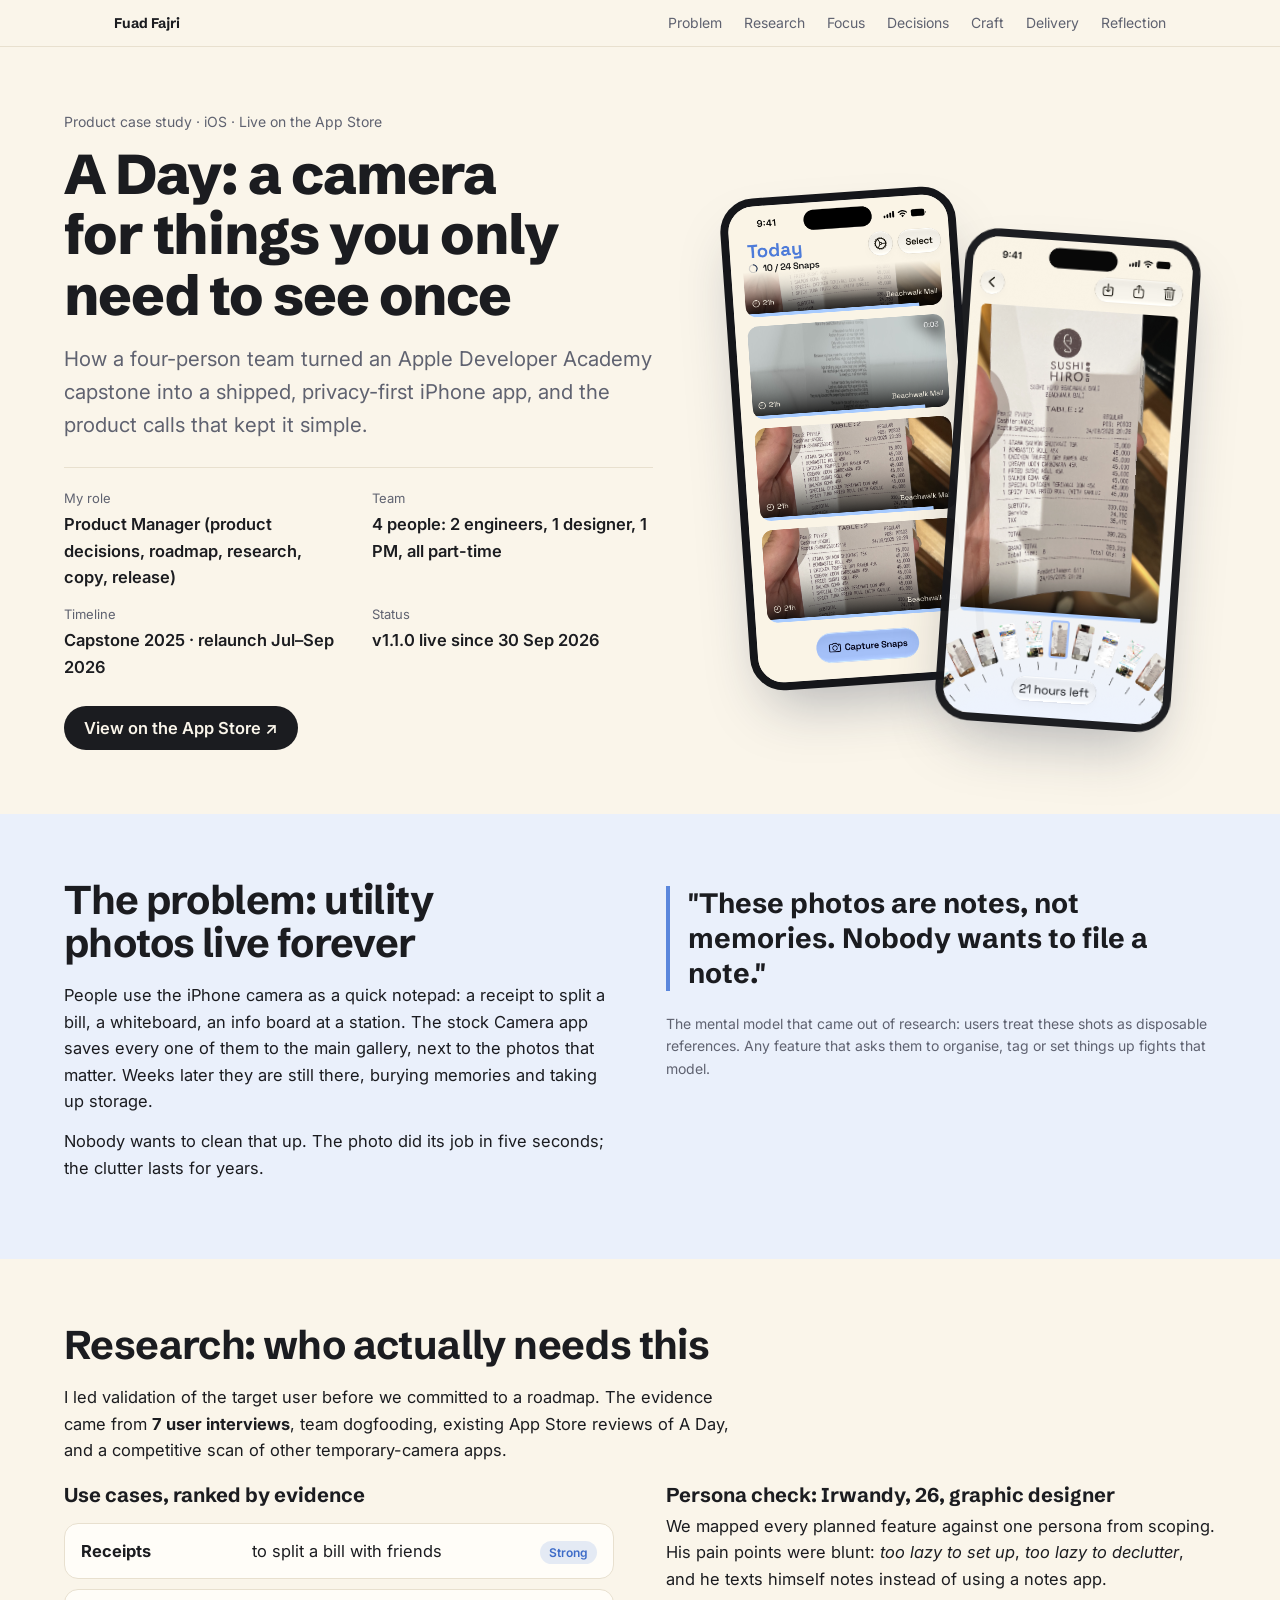
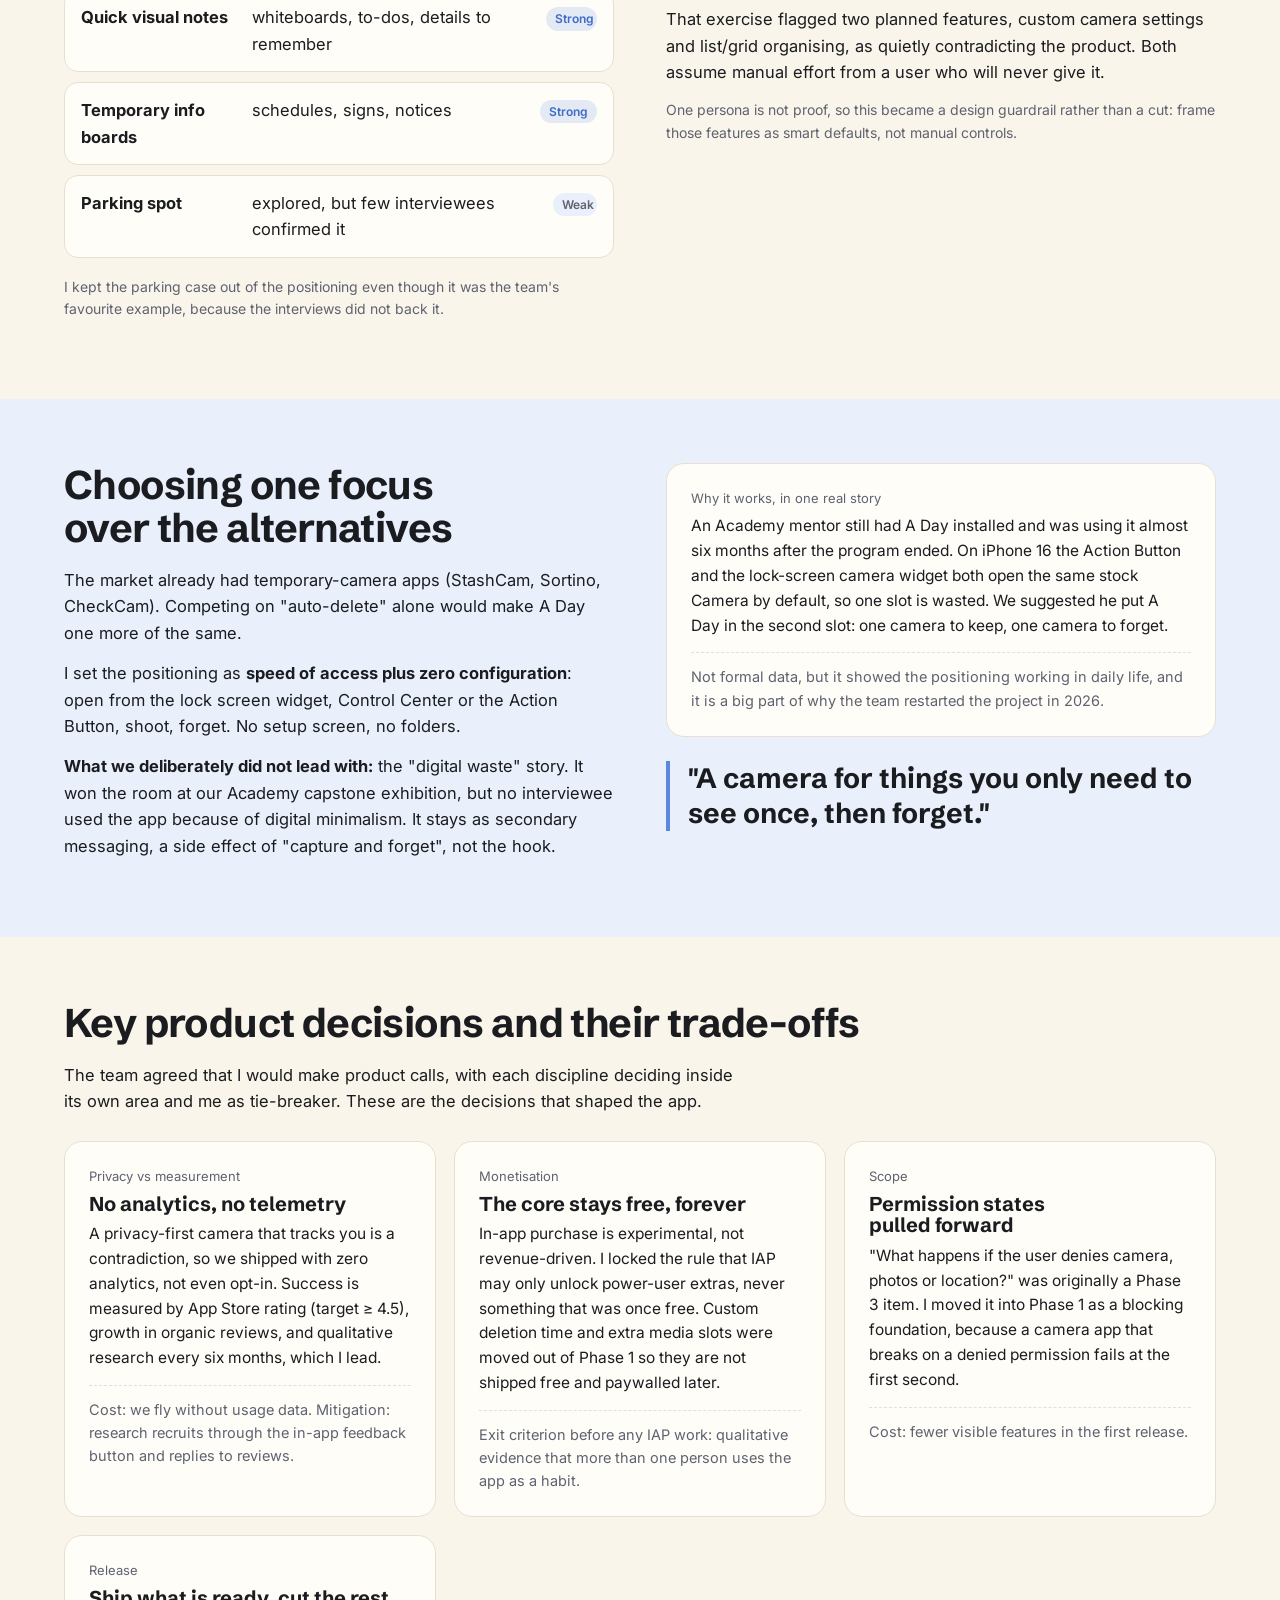
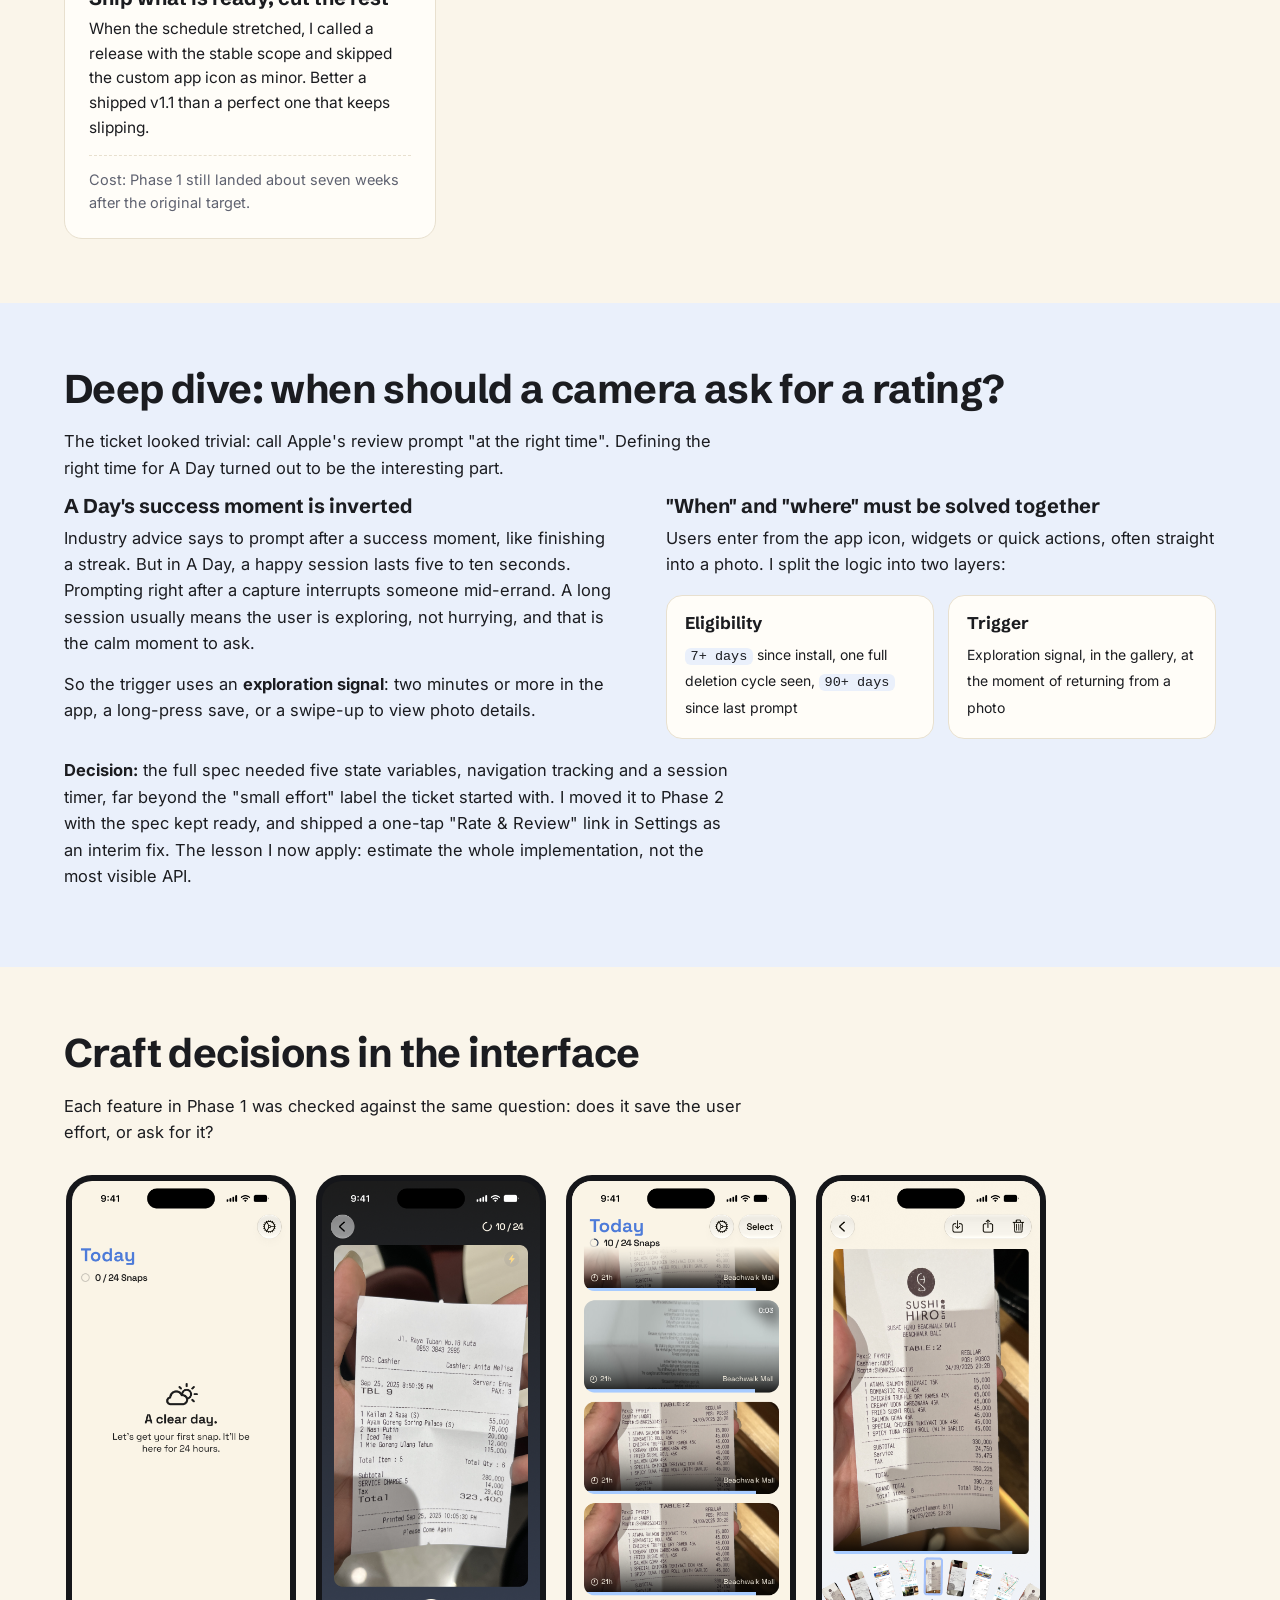
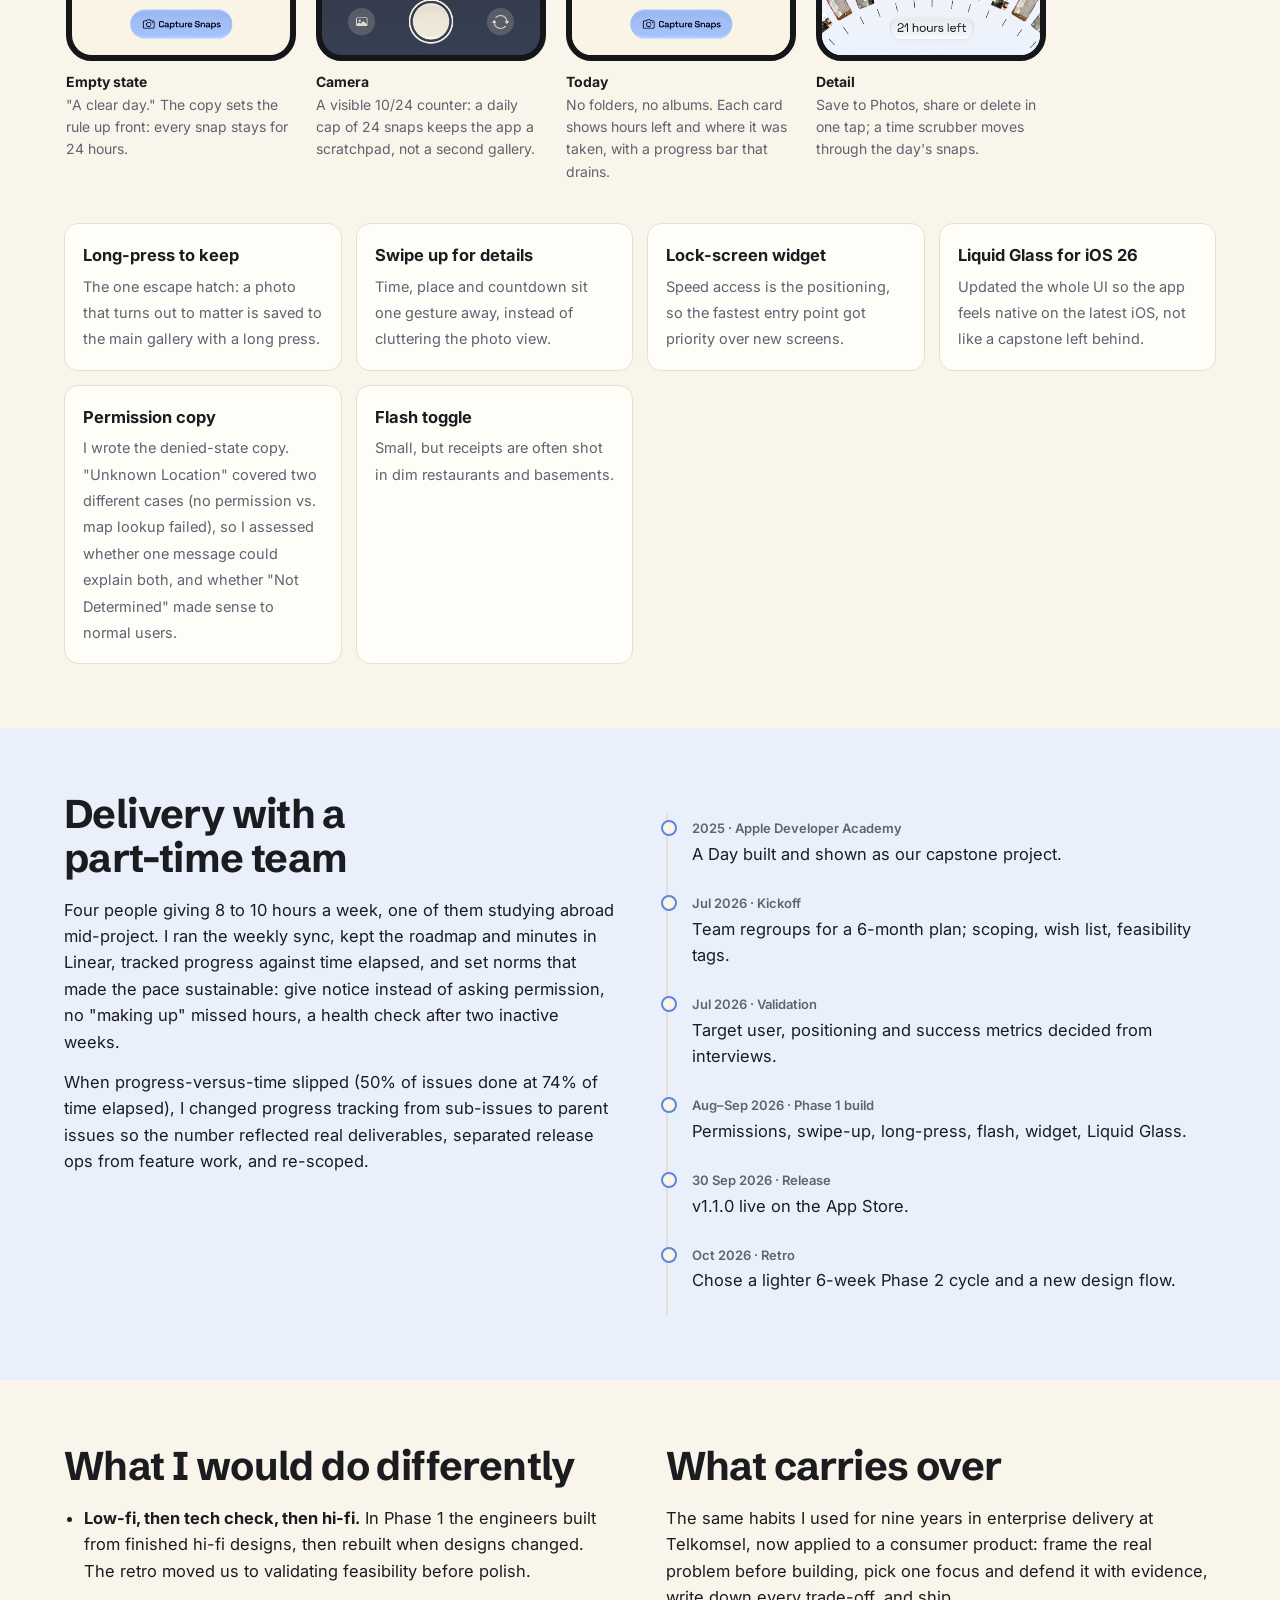
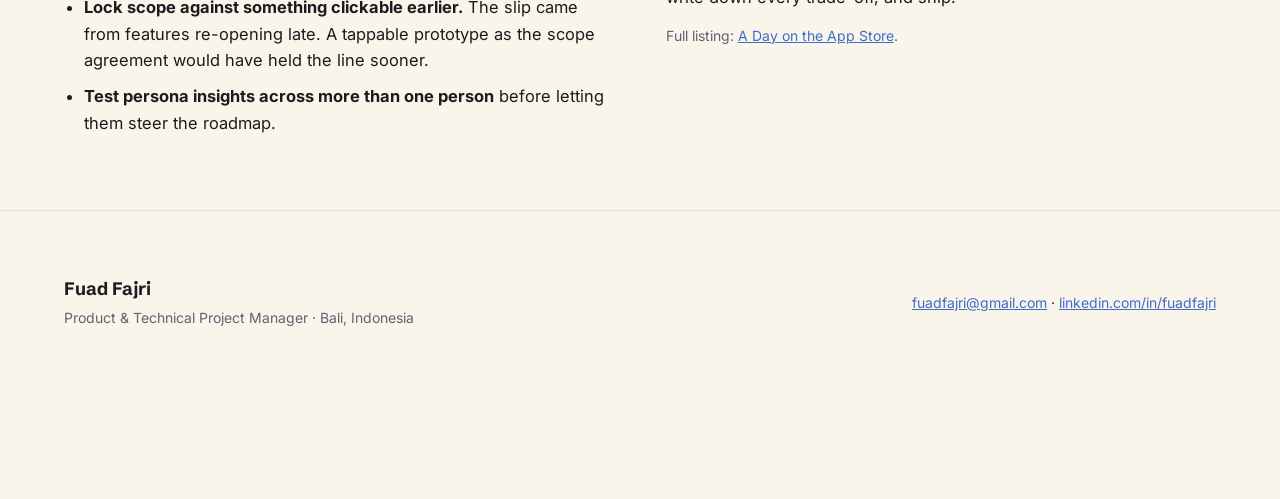
==== index.html @ 5060a95a "Add A Day product case study Co-Authored-By: Claude Opus 5.5 <noreply@anthropic.com> Claude-Session:" ====
<!DOCTYPE html>
<html lang="en">
<head>
<meta charset="utf-8">
<meta name="viewport" content="width=device-width, initial-scale=1">
<title>Fuad Fajri</title>
<meta http-equiv="refresh" content="0; url=a-day/">
<link rel="canonical" href="https://fuadfajri.github.io/a-day/">
</head>
<body><p>Redirecting to <a href="a-day/">A Day — product case study</a>…</p></body>
</html>
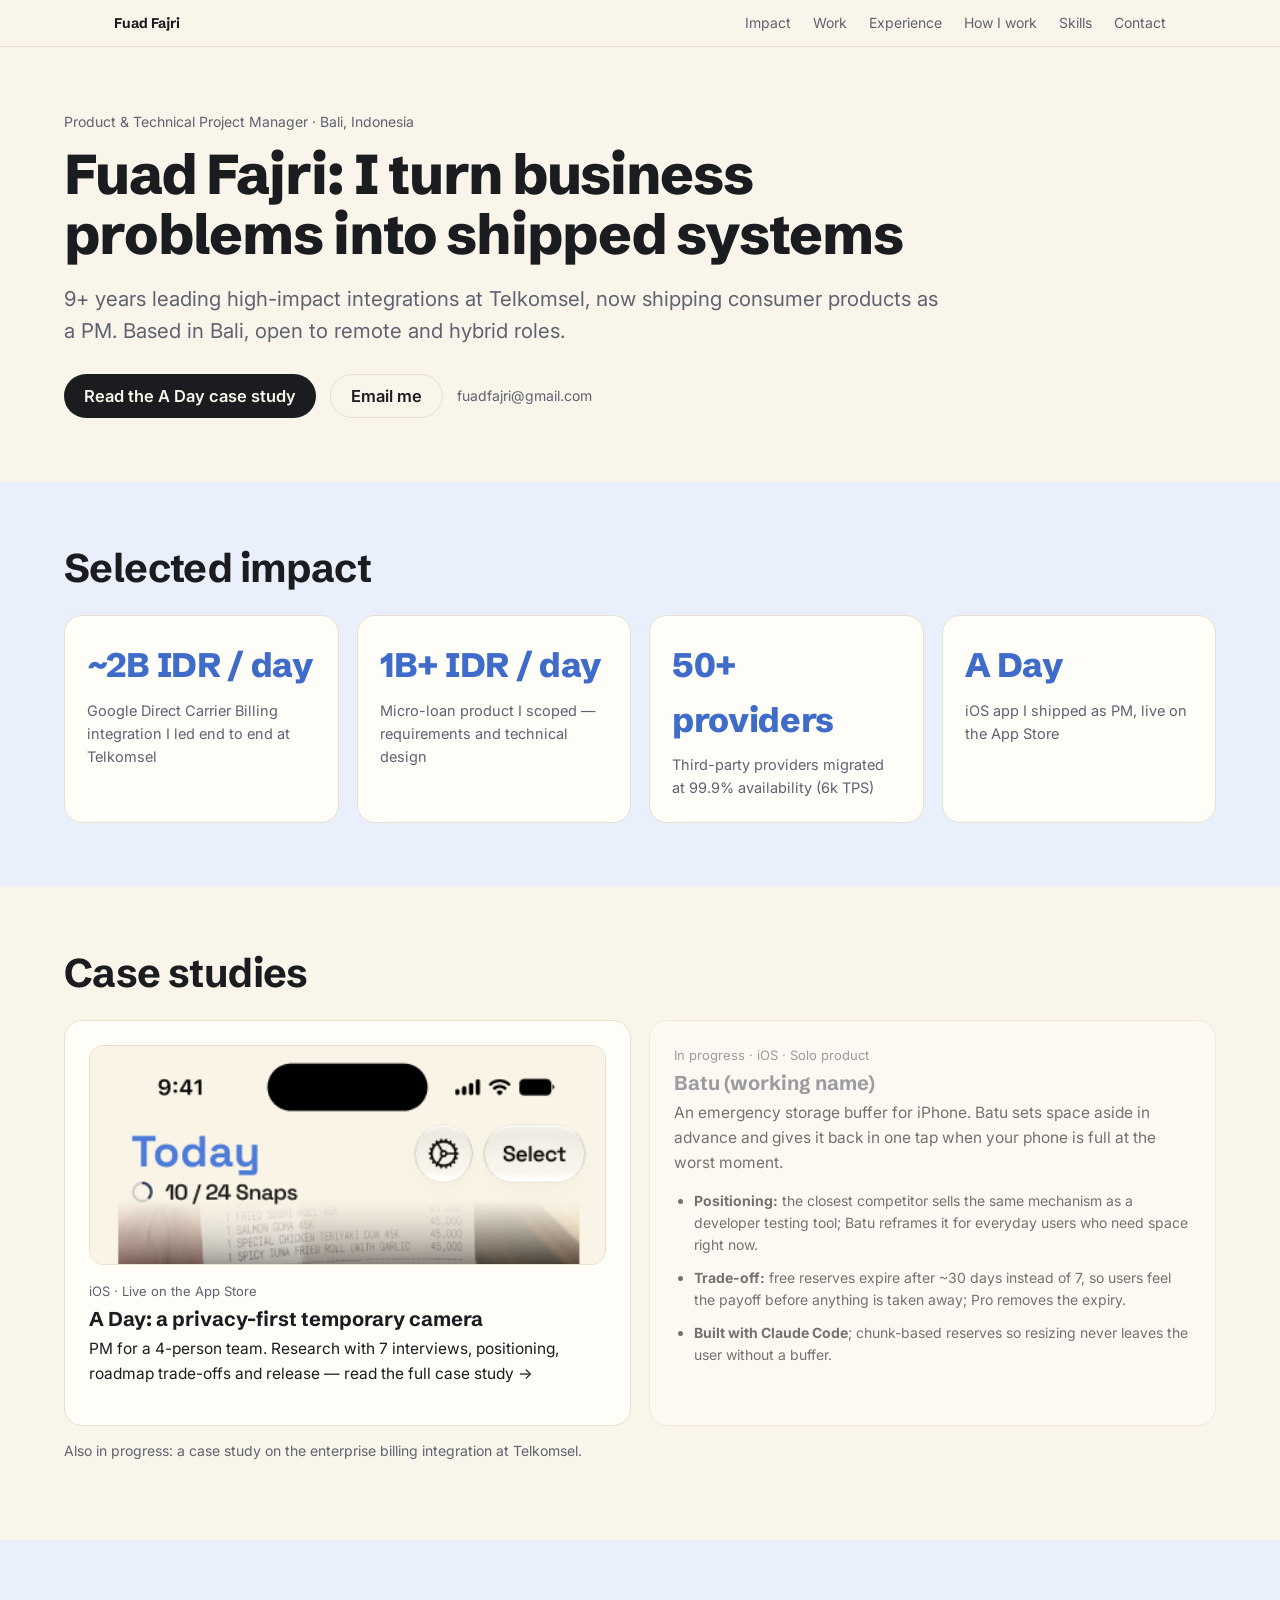
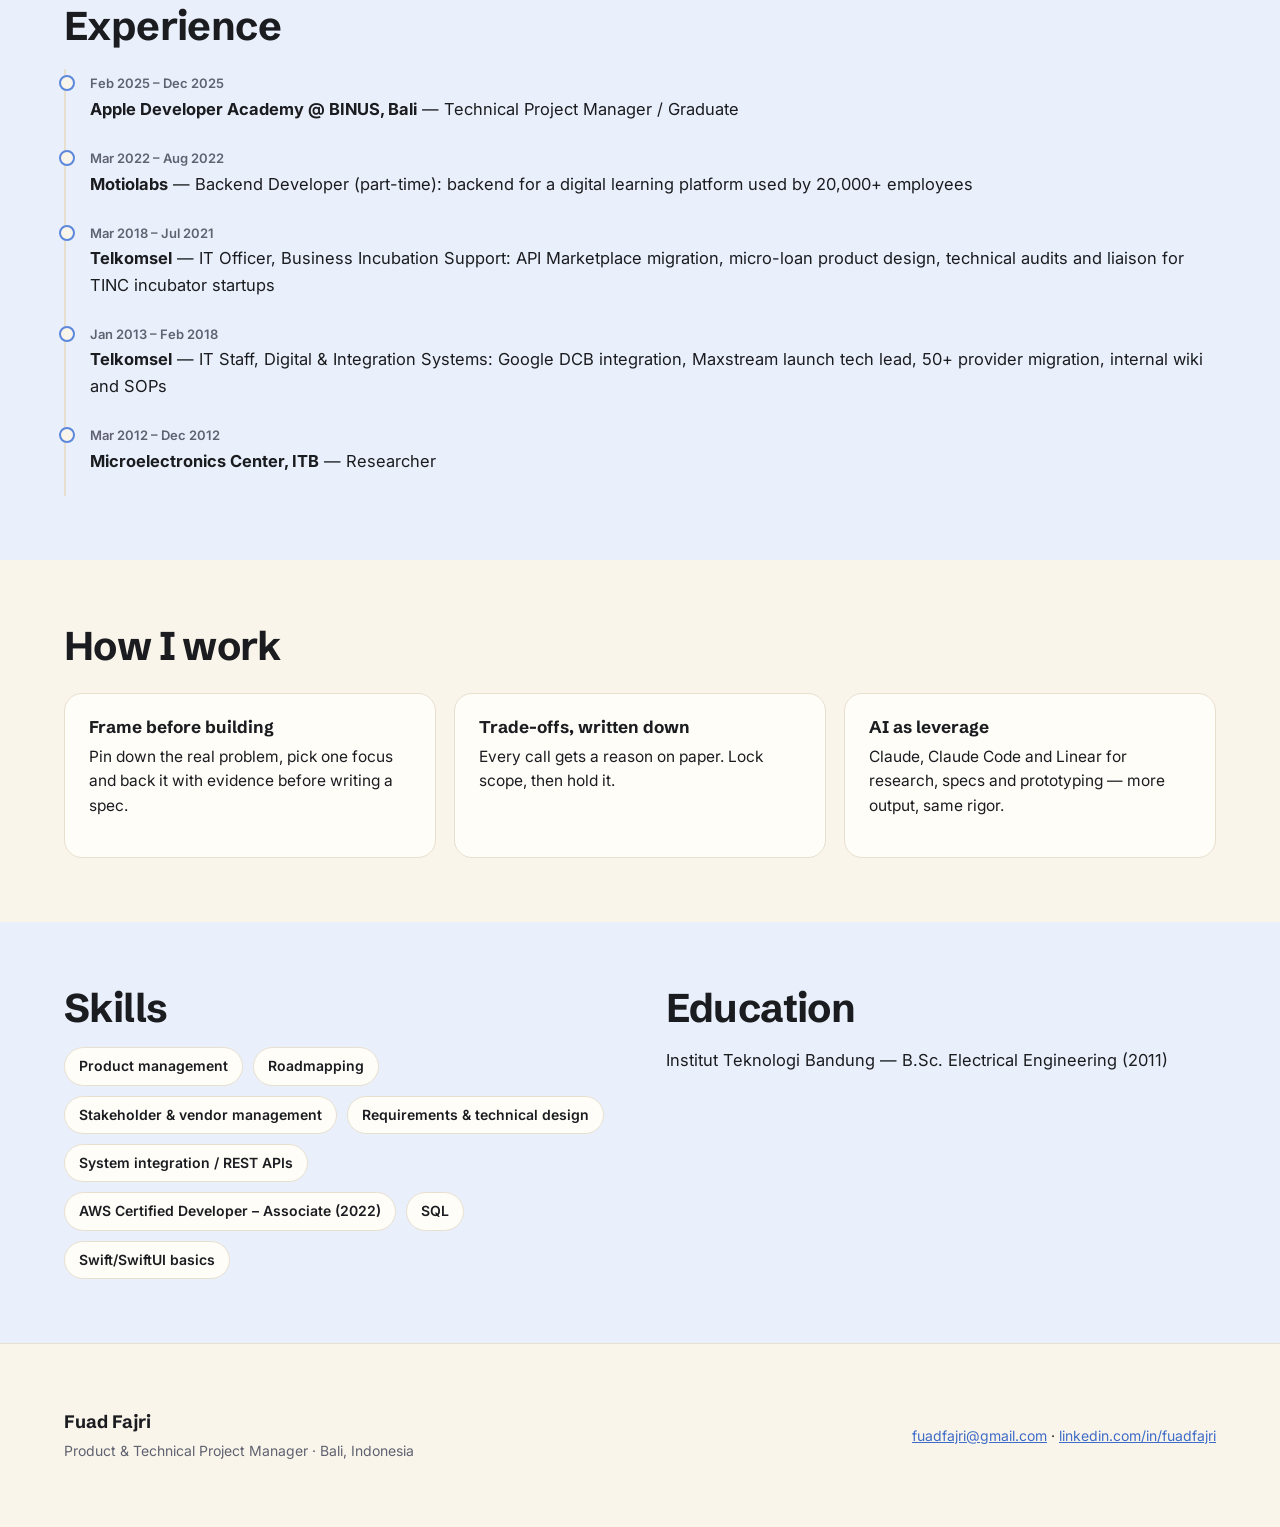
==== commit 55284f82: "Fix cross-browser CSS and add a real homepage - Replace light-dark()/color-mix()/translate with ligh" ====
--- a/index.html
+++ b/index.html
@@ -3,9 +3,114 @@
 <head>
 <meta charset="utf-8">
 <meta name="viewport" content="width=device-width, initial-scale=1">
-<title>Fuad Fajri</title>
-<meta http-equiv="refresh" content="0; url=a-day/">
-<link rel="canonical" href="https://fuadfajri.github.io/a-day/">
+<title>Fuad Fajri — Product &amp; Technical Project Manager</title>
+<meta name="description" content="Product &amp; Technical Project Manager with 9+ years leading high-impact integrations at Telkomsel, now shipping consumer products as a PM. Based in Bali, open to remote and hybrid roles.">
+<meta property="og:title" content="Fuad Fajri — Product &amp; Technical Project Manager">
+<meta property="og:description" content="Product &amp; Technical Project Manager with 9+ years leading high-impact integrations at Telkomsel, now shipping consumer products as a PM. Based in Bali, open to remote and hybrid roles.">
+<meta property="og:image" content="https://fuadfajri.github.io/a-day/shots/today.png">
+<meta property="og:type" content="website">
+<link rel="preconnect" href="https://fonts.googleapis.com">
+<link href="https://fonts.googleapis.com/css2?family=Schibsted+Grotesk:wght@500;700;800&family=Inter:wght@400;500;600&display=swap" rel="stylesheet">
+<link rel="stylesheet" href="assets/site.css">
+<style>
+.stats{display:grid;grid-template-columns:repeat(auto-fit,minmax(min(100%,220px),1fr));gap:18px;margin-top:26px}
+.skills{display:flex;flex-wrap:wrap;gap:10px;margin-top:18px}
+.skills span{font-size:14px;font-weight:600;padding:7px 14px;border-radius:99px;background:var(--card);border:1px solid var(--line)}
+.thumb{width:100%;height:auto;border-radius:14px;border:1px solid var(--line);display:block;margin-bottom:16px;max-height:220px;object-fit:cover;object-position:top}
+.how{display:grid;grid-template-columns:repeat(auto-fit,minmax(min(100%,260px),1fr));gap:18px;margin-top:26px}
+.how .card h3{font-size:17px}
+</style>
 </head>
-<body><p>Redirecting to <a href="a-day/">A Day — product case study</a>…</p></body>
+<body>
+
+<nav><div class="wrap">
+  <b>Fuad Fajri</b>
+  <a href="#impact">Impact</a><a href="#work">Work</a><a href="#experience">Experience</a><a href="#how">How I work</a><a href="#skills">Skills</a><a href="#contact">Contact</a>
+</div></nav>
+
+<header class="band"><div class="wrap">
+  <p class="mute small" style="margin-bottom:10px">Product &amp; Technical Project Manager · Bali, Indonesia</p>
+  <h1>Fuad Fajri: I turn business problems into shipped systems</h1>
+  <p class="lede">9+ years leading high-impact integrations at Telkomsel, now shipping consumer products as a PM. Based in Bali, open to remote and hybrid roles.</p>
+  <div style="display:flex;flex-wrap:wrap;gap:14px;align-items:center">
+    <a class="btn" href="a-day/">Read the A Day case study</a>
+    <a class="btn ghost" href="mailto:fuadfajri@gmail.com">Email me</a>
+    <span class="mute small">fuadfajri@gmail.com</span>
+  </div>
+</div></header>
+
+<section class="band zone" id="impact"><div class="wrap">
+  <h2>Selected impact</h2>
+  <div class="stats">
+    <div class="stat"><div class="n">~2B IDR / day</div><div class="d">Google Direct Carrier Billing integration I led end to end at Telkomsel</div></div>
+    <div class="stat"><div class="n">1B+ IDR / day</div><div class="d">Micro-loan product I scoped — requirements and technical design</div></div>
+    <div class="stat"><div class="n">50+ providers</div><div class="d">Third-party providers migrated at 99.9% availability (6k TPS)</div></div>
+    <div class="stat"><div class="n">A Day</div><div class="d">iOS app I shipped as PM, live on the App Store</div></div>
+  </div>
+</div></section>
+
+<section class="band" id="work"><div class="wrap">
+  <h2>Case studies</h2>
+  <div class="cards">
+    <a class="card" href="a-day/" style="text-decoration:none;color:inherit;display:block">
+      <img class="thumb" src="a-day/shots/today.png" alt="A Day app screenshot: Today gallery with countdown timers on each photo">
+      <div class="k">iOS · Live on the App Store</div>
+      <h3>A Day: a privacy-first temporary camera</h3>
+      <p>PM for a 4-person team. Research with 7 interviews, positioning, roadmap trade-offs and release — read the full case study →</p>
+    </a>
+    <div class="card soon">
+      <div class="k">In progress · iOS · Solo product</div>
+      <h3>Batu (working name)</h3>
+      <p>An emergency storage buffer for iPhone. Batu sets space aside in advance and gives it back in one tap when your phone is full at the worst moment.</p>
+      <ul class="clean small" style="margin-top:10px">
+        <li><b>Positioning:</b> the closest competitor sells the same mechanism as a developer testing tool; Batu reframes it for everyday users who need space right now.</li>
+        <li><b>Trade-off:</b> free reserves expire after ~30 days instead of 7, so users feel the payoff before anything is taken away; Pro removes the expiry.</li>
+        <li><b>Built with Claude Code</b>; chunk-based reserves so resizing never leaves the user without a buffer.</li>
+      </ul>
+    </div>
+  </div>
+  <p class="mute small" style="margin-top:14px">Also in progress: a case study on the enterprise billing integration at Telkomsel.</p>
+</div></section>
+
+<section class="band zone" id="experience"><div class="wrap">
+  <h2>Experience</h2>
+  <ol class="tl">
+    <li><span class="d">Feb 2025 – Dec 2025</span><br><b>Apple Developer Academy @ BINUS, Bali</b> — Technical Project Manager / Graduate</li>
+    <li><span class="d">Mar 2022 – Aug 2022</span><br><b>Motiolabs</b> — Backend Developer (part-time): backend for a digital learning platform used by 20,000+ employees</li>
+    <li><span class="d">Mar 2018 – Jul 2021</span><br><b>Telkomsel</b> — IT Officer, Business Incubation Support: API Marketplace migration, micro-loan product design, technical audits and liaison for TINC incubator startups</li>
+    <li><span class="d">Jan 2013 – Feb 2018</span><br><b>Telkomsel</b> — IT Staff, Digital &amp; Integration Systems: Google DCB integration, Maxstream launch tech lead, 50+ provider migration, internal wiki and SOPs</li>
+    <li><span class="d">Mar 2012 – Dec 2012</span><br><b>Microelectronics Center, ITB</b> — Researcher</li>
+  </ol>
+</div></section>
+
+<section class="band" id="how"><div class="wrap">
+  <h2>How I work</h2>
+  <div class="how">
+    <div class="card"><h3>Frame before building</h3><p>Pin down the real problem, pick one focus and back it with evidence before writing a spec.</p></div>
+    <div class="card"><h3>Trade-offs, written down</h3><p>Every call gets a reason on paper. Lock scope, then hold it.</p></div>
+    <div class="card"><h3>AI as leverage</h3><p>Claude, Claude Code and Linear for research, specs and prototyping — more output, same rigor.</p></div>
+  </div>
+</div></section>
+
+<section class="band zone" id="skills"><div class="wrap two">
+  <div>
+    <h2>Skills</h2>
+    <div class="skills">
+      <span>Product management</span><span>Roadmapping</span><span>Stakeholder &amp; vendor management</span>
+      <span>Requirements &amp; technical design</span><span>System integration / REST APIs</span>
+      <span>AWS Certified Developer – Associate (2022)</span><span>SQL</span><span>Swift/SwiftUI basics</span>
+    </div>
+  </div>
+  <div>
+    <h2>Education</h2>
+    <p>Institut Teknologi Bandung — B.Sc. Electrical Engineering (2011)</p>
+  </div>
+</div></section>
+
+<footer class="band" id="contact"><div class="wrap">
+  <div><b style="font-family:'Schibsted Grotesk';font-size:18px">Fuad Fajri</b><br><span class="mute small">Product &amp; Technical Project Manager · Bali, Indonesia</span></div>
+  <div class="small"><a href="mailto:fuadfajri@gmail.com">fuadfajri@gmail.com</a> · <a href="https://linkedin.com/in/fuadfajri/">linkedin.com/in/fuadfajri</a></div>
+</div></footer>
+
+</body>
 </html>
--- a/assets/site.css
+++ b/assets/site.css
@@ -0,0 +1,85 @@
+/* Shared design system: cream ground, Schibsted Grotesk + Inter, card/nav patterns.
+   Light-only by design (color-scheme: light) — matches the app's cream look everywhere. */
+:root{color-scheme:light;
+  --bg:#faf5ea;--ink:#1b1c20;--mute:#5f6270;
+  --line:#e8e0cf;--zone:#eaf0fb;--acc:#5b87dc;--acc2:#3e6cc8;
+  --card:#fffdf8;--phone:#15161a}
+*{box-sizing:border-box;min-width:0}
+body{margin:0;background:var(--bg);color:var(--ink);font:16.5px/1.6 Inter,system-ui,sans-serif;overflow-x:clip}
+h1,h2,h3{font-family:"Schibsted Grotesk",Inter,sans-serif;line-height:1.08;text-wrap:balance;margin:0}
+h1{font-size:clamp(36px,5.4vw,56px);font-weight:800;letter-spacing:-.02em}
+h2{font-size:clamp(28px,3.4vw,40px);font-weight:700;letter-spacing:-.015em;margin-bottom:18px}
+h3{font-size:20px;font-weight:700;margin-bottom:8px}
+p{margin:0 0 14px;max-width:68ch}
+a{color:var(--acc2)}
+.band{padding:clamp(36px,5vw,80px) max(5vw,16px)}
+.wrap{max-width:1180px;margin:0 auto}
+.zone{background:var(--zone)}
+.mute{color:var(--mute)}
+.small{font-size:14px}
+nav{position:sticky;top:0;z-index:5;background:rgba(250,245,234,.88);background:color-mix(in srgb,var(--bg) 88%,transparent);backdrop-filter:blur(10px);border-bottom:1px solid var(--line)}
+nav .wrap{display:flex;gap:22px;align-items:center;padding:12px max(5vw,16px);overflow-x:auto;white-space:nowrap;font-size:14px}
+nav a{color:var(--mute);text-decoration:none;flex:none}nav a:hover{color:var(--ink)}
+nav b{font-family:"Schibsted Grotesk";color:var(--ink);margin-right:auto;flex:none}
+nav .home{color:var(--ink);font-weight:600}
+@media(max-width:900px){nav{position:static}}
+html{scroll-padding-top:72px;scroll-behavior:smooth}
+.hero{display:grid;grid-template-columns:minmax(0,1.15fr) minmax(0,1fr);gap:clamp(24px,4vw,64px);align-items:center}
+.lede{font-size:clamp(18px,1.6vw,21px);color:var(--mute);margin:18px 0 26px}
+.facts{display:grid;grid-template-columns:repeat(2,minmax(0,1fr));gap:14px 28px;border-top:1px solid var(--line);padding-top:20px;margin-bottom:26px}
+.facts dt{font-size:13px;color:var(--mute)}.facts dd{margin:2px 0 0;font-weight:600}
+.btn{display:inline-flex;align-items:center;gap:8px;min-height:44px;padding:0 20px;border-radius:999px;background:var(--ink);color:var(--bg);font-weight:600;text-decoration:none}
+.btn.ghost{background:transparent;color:var(--ink);border:1px solid var(--line)}
+.btn:focus-visible,a:focus-visible{outline:3px solid var(--acc);outline-offset:3px}
+.fig{position:relative;min-height:440px}
+.fig svg{position:absolute;inset:0;width:100%;height:100%}
+.phones{min-height:520px}
+.ph{position:absolute;width:min(46%,250px);height:auto;border-radius:34px;border:8px solid var(--phone);box-shadow:0 30px 60px -20px rgba(30,40,70,.35);background:var(--phone)}
+.ph.a{left:6%;top:4%;transform:rotate(-4deg)}
+.ph.b{right:6%;top:12%;transform:rotate(4deg);animation:rise 1s ease-out both}
+@keyframes rise{from{opacity:0;transform:translateY(24px)}to{opacity:1;transform:translateY(0)}}
+@media(prefers-reduced-motion:reduce){.ph.b{animation:none}html{scroll-behavior:auto}}
+.strip{display:flex;gap:20px;overflow-x:auto;scroll-snap-type:x mandatory;padding:8px 2px 18px;margin-top:22px}
+.strip figure{flex:0 0 min(70%,230px);margin:0;scroll-snap-align:start}
+.strip img{width:100%;height:auto;border-radius:26px;border:6px solid var(--phone);background:var(--phone);display:block}
+.strip figcaption{font-size:14px;color:var(--mute);margin-top:10px}
+.strip figcaption b{display:block;color:var(--ink)}
+.two{display:grid;grid-template-columns:minmax(0,1fr) minmax(0,1fr);gap:clamp(24px,4vw,56px)}
+.quote{font-family:"Schibsted Grotesk";font-size:clamp(22px,2.4vw,28px);font-weight:700;line-height:1.25;border-left:4px solid var(--acc);padding-left:18px;margin:8px 0 22px;max-width:30ch}
+.uses{display:grid;gap:10px;margin:18px 0}
+.use{display:flex;gap:14px;align-items:baseline;padding:14px 16px;background:var(--card);border:1px solid var(--line);border-radius:14px}
+.use b{flex:none;width:9.5em}
+.tag{font-size:12px;font-weight:600;padding:2px 9px;border-radius:99px;background:var(--zone);color:var(--mute);white-space:nowrap;margin-left:auto}
+.tag.s{background:rgba(91,135,220,.16);background:color-mix(in srgb,var(--acc) 16%,transparent);color:var(--acc2)}
+.cards{display:grid;grid-template-columns:repeat(auto-fit,minmax(min(100%,320px),1fr));gap:18px;margin-top:26px}
+.card{background:var(--card);border:1px solid var(--line);border-radius:18px;padding:24px}
+.card .k{font-size:13px;color:var(--mute);margin-bottom:6px}
+.card p{font-size:15.5px}
+.card .why{font-size:14.5px;color:var(--mute);border-top:1px dashed var(--line);padding-top:12px;margin:12px 0 0}
+.card.soon{opacity:.6}
+.card.soon h3{color:var(--mute)}
+table{width:100%;border-collapse:collapse;font-size:15px;margin:18px 0}
+th,td{text-align:left;padding:12px 10px;border-bottom:1px solid var(--line);vertical-align:top}
+th{font-size:13px;color:var(--mute);font-weight:600}
+td:first-child{font-weight:600;white-space:nowrap}
+.layers{display:grid;grid-template-columns:minmax(0,1fr) minmax(0,1fr);gap:14px;margin:18px 0}
+.layer{border-radius:16px;padding:18px;border:1px solid var(--line);background:var(--card)}
+.layer h3{font-size:17px}
+.layer code{font-size:13.5px;background:var(--zone);padding:1px 6px;border-radius:6px}
+.tl{list-style:none;padding:0;margin:22px 0 0;border-left:2px solid var(--line)}
+.tl li{position:relative;padding:0 0 22px 24px}
+.tl li::before{content:"";position:absolute;left:-7px;top:6px;width:12px;height:12px;border-radius:50%;background:var(--bg);border:2px solid var(--acc)}
+.tl .d{font-size:13px;color:var(--mute);font-weight:600}
+.craft{display:grid;grid-template-columns:repeat(auto-fit,minmax(min(100%,250px),1fr));gap:14px;margin-top:22px}
+.craft div{padding:18px;border-radius:14px;background:var(--card);border:1px solid var(--line)}
+.craft b{display:block;margin-bottom:4px}
+.craft span{font-size:14.5px;color:var(--mute)}
+ul.clean{padding-left:20px;margin:0}ul.clean li{margin-bottom:10px;max-width:66ch}
+.stat{background:var(--card);border:1px solid var(--line);border-radius:18px;padding:22px}
+.stat .n{font-family:"Schibsted Grotesk";font-size:clamp(26px,3vw,34px);font-weight:800;color:var(--acc2);letter-spacing:-.01em}
+.stat .d{font-size:14.5px;color:var(--mute);margin-top:6px}
+footer{border-top:1px solid var(--line)}
+footer .wrap{display:flex;flex-wrap:wrap;gap:12px 28px;justify-content:space-between;align-items:center}
+@media(max-width:820px){.hero,.two,.layers{grid-template-columns:minmax(0,1fr)}.phones{min-height:clamp(380px,110vw,560px)}.ph{width:46%}}
+@media(max-width:600px){.use{flex-wrap:wrap}.use b{width:auto}.tag{margin-left:0}.facts{grid-template-columns:minmax(0,1fr)}
+  table{font-size:13px}.stack thead{display:none}.stack tr{display:grid;padding-block:10px;border-bottom:1px solid var(--line)}.stack td{display:flow-root;border:0;padding:3px 0;padding-inline-start:7.5em;text-align:start;white-space:normal}.stack td::before{content:attr(data-l);float:inline-start;width:7em;margin-inline-start:-7.5em;color:var(--mute);font-weight:600}}
